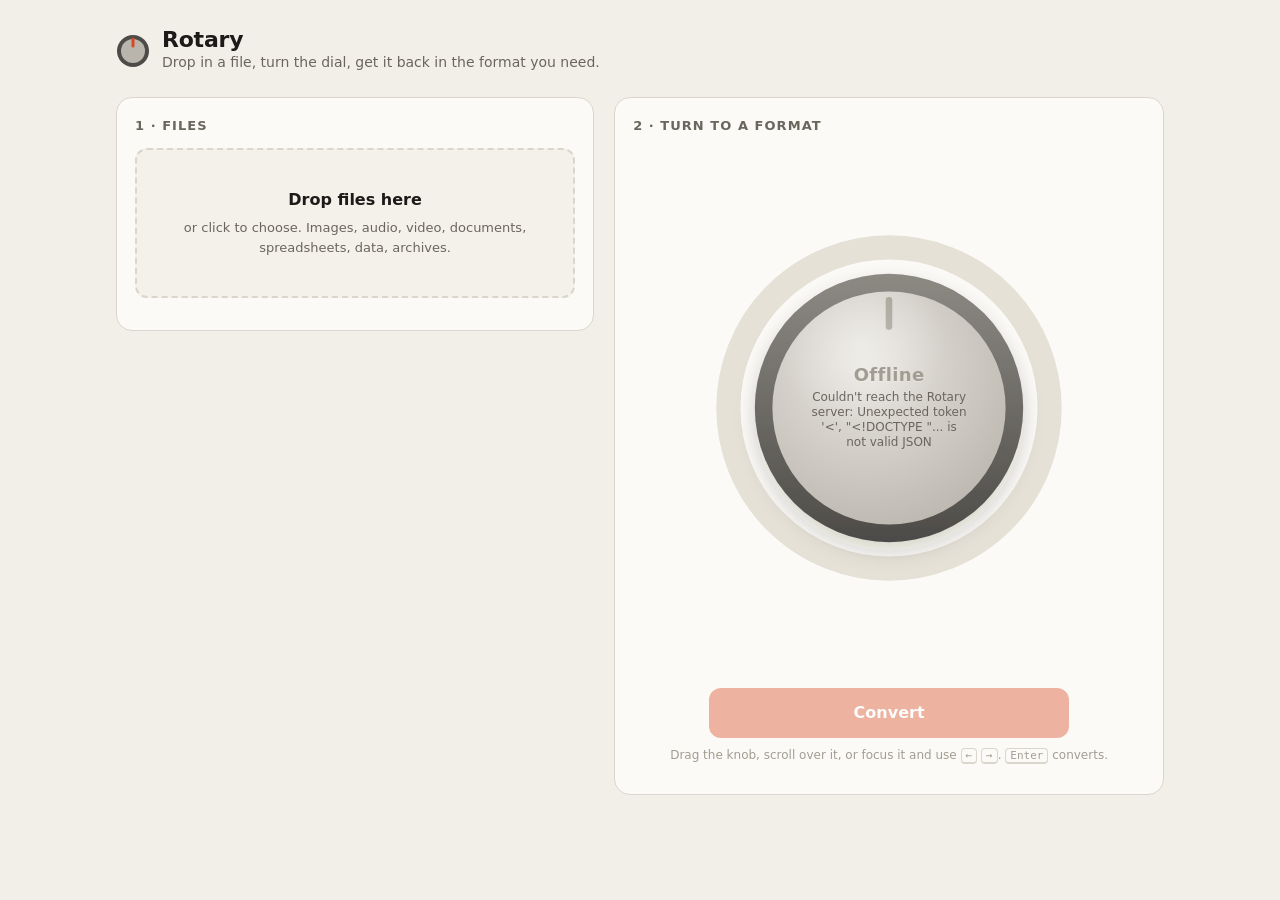
==== rotary/web/static/index.html @ 2bc84f25 "Add Rotary: a multi-format file converter with CLI and rotary-dial web UI Converts between image, au" ====
<!doctype html>
<html lang="en">
<head>
<meta charset="utf-8">
<meta name="viewport" content="width=device-width, initial-scale=1">
<title>Rotary Converter</title>
<link rel="icon" href="data:image/svg+xml,%3Csvg xmlns='http://www.w3.org/2000/svg' viewBox='0 0 32 32'%3E%3Ccircle cx='16' cy='16' r='14' fill='%23333'/%3E%3Ccircle cx='16' cy='16' r='10' fill='%23666'/%3E%3Crect x='15' y='4' width='2' height='8' rx='1' fill='%23ff6a3d'/%3E%3C/svg%3E">
<style>
:root {
  --bg: #f2efe9;
  --panel: #fbfaf7;
  --panel-2: #f4f1ea;
  --text: #1c1b19;
  --muted: #6a665e;
  --faint: #a29d92;
  --border: #dbd6cb;
  --accent: #d9481f;
  --accent-text: #ffffff;
  --focus: #2f6fdb;
  --ok: #1d8a52;
  --bad: #c0352b;
  --knob-edge-1: #8d8a84;
  --knob-edge-2: #4d4b47;
  --knob-face-1: #e9e6e0;
  --knob-face-2: #b9b5ad;
  --knurl: rgba(0, 0, 0, .28);
  --track: #e6e1d7;
  --shadow: rgba(40, 30, 10, .18);

  --c-image: #c85a1e;
  --c-audio: #7a4fd6;
  --c-video: #c43361;
  --c-document: #2565c4;
  --c-spreadsheet: #18804f;
  --c-presentation: #a87406;
  --c-data: #0b7f8a;
  --c-archive: #6b6f78;

  --mono: ui-monospace, "SF Mono", "Cascadia Mono", "JetBrains Mono", Menlo, Consolas, monospace;
  --sans: system-ui, -apple-system, "Segoe UI", Roboto, "Helvetica Neue", Arial, sans-serif;
  color-scheme: light;
}
@media (prefers-color-scheme: dark) {
  :root:not([data-theme="light"]) {
    --bg: #121214;
    --panel: #1b1b1f;
    --panel-2: #222227;
    --text: #edebe6;
    --muted: #a19e96;
    --faint: #6e6b66;
    --border: #303036;
    --accent: #ff6a3d;
    --accent-text: #1b0d07;
    --focus: #7aa7ff;
    --ok: #4cc488;
    --bad: #ff7b6e;
    --knob-edge-1: #5c5a57;
    --knob-edge-2: #252423;
    --knob-face-1: #4a4845;
    --knob-face-2: #2a2927;
    --knurl: rgba(0, 0, 0, .5);
    --track: #2a2a30;
    --shadow: rgba(0, 0, 0, .55);

    --c-image: #ff9a5c;
    --c-audio: #b393ff;
    --c-video: #ff7aa2;
    --c-document: #78aaff;
    --c-spreadsheet: #5fd39a;
    --c-presentation: #f2c14e;
    --c-data: #4fd2dc;
    --c-archive: #a9adb6;
    color-scheme: dark;
  }
}
:root[data-theme="dark"] {
  --bg: #121214; --panel: #1b1b1f; --panel-2: #222227; --text: #edebe6; --muted: #a19e96;
  --faint: #6e6b66; --border: #303036; --accent: #ff6a3d; --accent-text: #1b0d07; --focus: #7aa7ff;
  --ok: #4cc488; --bad: #ff7b6e; --knob-edge-1: #5c5a57; --knob-edge-2: #252423; --knob-face-1: #4a4845;
  --knob-face-2: #2a2927; --knurl: rgba(0,0,0,.5); --track: #2a2a30; --shadow: rgba(0,0,0,.55);
  --c-image: #ff9a5c; --c-audio: #b393ff; --c-video: #ff7aa2; --c-document: #78aaff;
  --c-spreadsheet: #5fd39a; --c-presentation: #f2c14e; --c-data: #4fd2dc; --c-archive: #a9adb6;
  color-scheme: dark;
}

* { box-sizing: border-box; }
[hidden] { display: none !important; }
html, body { margin: 0; }
body {
  background: var(--bg);
  color: var(--text);
  font: 15px/1.5 var(--sans);
  min-height: 100vh;
  -webkit-font-smoothing: antialiased;
}
button, input { font: inherit; color: inherit; }
:focus-visible { outline: 2px solid var(--focus); outline-offset: 2px; }
.visually-hidden { position: absolute; width: 1px; height: 1px; overflow: hidden; clip: rect(0 0 0 0); white-space: nowrap; }

.wrap { max-width: 1080px; margin: 0 auto; padding: 28px 16px 40px; }

header { display: flex; align-items: center; gap: 12px; margin-bottom: 24px; }
header svg { width: 34px; height: 34px; flex: none; }
header h1 { font-size: 22px; letter-spacing: -.01em; margin: 0; line-height: 1.1; }
header p { margin: 0; color: var(--muted); font-size: 14px; }

.deck { display: grid; grid-template-columns: minmax(0, 1fr) minmax(0, 1.15fr); gap: 20px; align-items: start; }
@media (max-width: 860px) { .deck { grid-template-columns: minmax(0, 1fr); } }

.panel {
  background: var(--panel);
  border: 1px solid var(--border);
  border-radius: 16px;
  padding: 18px;
}
.panel h2 { font-size: 13px; text-transform: uppercase; letter-spacing: .08em; color: var(--muted); margin: 0 0 12px; font-weight: 600; }

/* ---------------------------------------------------------------- input */
.drop {
  display: flex; flex-direction: column; align-items: center; justify-content: center; gap: 6px;
  min-height: 150px; padding: 20px; text-align: center; cursor: pointer;
  border: 2px dashed var(--border); border-radius: 12px; background: var(--panel-2);
  transition: border-color .15s, background .15s;
}
.drop:hover, .drop.over { border-color: var(--accent); }
.drop.over { background: color-mix(in srgb, var(--accent) 8%, var(--panel-2)); }
.drop strong { font-size: 16px; }
.drop span { color: var(--muted); font-size: 13px; }
.drop input { position: absolute; width: 1px; height: 1px; opacity: 0; pointer-events: none; }
.drop:focus-within { outline: 2px solid var(--focus); outline-offset: 2px; }

.files { list-style: none; margin: 14px 0 0; padding: 0; display: flex; flex-direction: column; gap: 8px; }
.file {
  display: grid; grid-template-columns: auto minmax(0, 1fr) auto; gap: 4px 10px; align-items: center;
  padding: 10px 12px; border: 1px solid var(--border); border-radius: 10px; background: var(--panel);
}
.file .tag {
  font: 600 11px/1 var(--mono); padding: 5px 6px; border-radius: 6px; min-width: 44px; text-align: center;
  color: var(--cat, var(--muted)); background: color-mix(in srgb, var(--cat, var(--muted)) 14%, transparent);
}
.file .name { white-space: nowrap; overflow: hidden; text-overflow: ellipsis; font-weight: 500; }
.file .meta { grid-column: 2 / 4; font-size: 12.5px; color: var(--muted); display: flex; gap: 10px; align-items: center; min-width: 0; }
.file .meta .msg { overflow: hidden; text-overflow: ellipsis; white-space: nowrap; }
.file.error .meta .msg { color: var(--bad); white-space: normal; }
.file.done .meta .msg { color: var(--ok); }
.file .x {
  border: 0; background: none; color: var(--faint); cursor: pointer; width: 28px; height: 28px; border-radius: 6px;
  font-size: 18px; line-height: 1;
}
.file .x:hover { color: var(--text); background: var(--panel-2); }
.file a.dl {
  font-size: 13px; font-weight: 600; color: var(--accent); text-decoration: none; white-space: nowrap;
  padding: 4px 10px; border: 1px solid currentColor; border-radius: 999px;
}
.file a.dl:hover { background: color-mix(in srgb, var(--accent) 10%, transparent); }
.bar { grid-column: 1 / 4; height: 4px; border-radius: 4px; background: var(--track); overflow: hidden; display: none; }
.file.busy .bar { display: block; }
.bar i { display: block; height: 100%; width: 0; background: var(--accent); transition: width .15s; }
.file.converting .bar i {
  width: 40% !important; animation: slide 1.1s ease-in-out infinite;
}
@keyframes slide { from { transform: translateX(-100%); } to { transform: translateX(250%); } }

.batch { display: flex; justify-content: space-between; align-items: center; margin-top: 12px; gap: 10px; flex-wrap: wrap; }
.linkish { border: 0; background: none; padding: 4px 0; color: var(--muted); cursor: pointer; font-size: 13px; text-decoration: underline; text-underline-offset: 3px; }
.linkish:hover { color: var(--text); }

/* ---------------------------------------------------------------- dial */
.dial-panel { display: flex; flex-direction: column; align-items: center; }
.dial-panel h2 { align-self: flex-start; }
.chips { display: flex; flex-wrap: wrap; gap: 6px; justify-content: center; min-height: 30px; margin-bottom: 4px; }
.chip {
  border: 1px solid var(--border); background: var(--panel); border-radius: 999px; padding: 3px 11px;
  font-size: 12.5px; cursor: pointer; color: var(--muted); display: inline-flex; gap: 6px; align-items: center;
}
.chip::before { content: ""; width: 7px; height: 7px; border-radius: 50%; background: var(--cat, var(--faint)); }
.chip[data-cat="all"]::before { display: none; }
.chip b { font-weight: 600; color: var(--faint); font-size: 11.5px; }
.chip[aria-pressed="true"] { color: var(--text); border-color: var(--text); }
.chip:hover { color: var(--text); }

.dial {
  position: relative; width: min(100%, 440px); aspect-ratio: 1; margin: 6px auto 0;
  touch-action: none; user-select: none; -webkit-user-select: none; border-radius: 50%;
}
.dial svg { width: 100%; height: 100%; display: block; overflow: visible; }
.dial:focus-visible { outline-offset: 6px; }
.dial.disabled .knob-hit { cursor: default; }
.knob-hit { cursor: grab; }
.dial.dragging .knob-hit { cursor: grabbing; }

.track { fill: none; stroke: var(--track); stroke-width: 22; }
.tick { stroke: var(--faint); stroke-width: 2; stroke-linecap: round; }
.tick.on { stroke: var(--accent); stroke-width: 3.5; }
.label {
  font-family: var(--mono); font-weight: 500; fill: var(--muted); cursor: pointer; transition: fill .15s;
}
.label:hover { fill: var(--text); }
.label.on { fill: var(--cat, var(--accent)); font-weight: 700; }
.knob { transition: transform .22s cubic-bezier(.3, 1.4, .5, 1); }
.dial.dragging .knob { transition-duration: .08s; }
.knob-edge { fill: url(#edge); }
.knurl line { stroke: var(--knurl); stroke-width: 1.4; }
.knob-face { fill: url(#face); }
.pointer { stroke: var(--accent); stroke-width: 6; stroke-linecap: round; }
.dial.disabled .pointer { stroke: var(--faint); }
.gloss { fill: url(#gloss); pointer-events: none; }
.placeholder { fill: var(--faint); font: 13px var(--sans); }

.readout {
  position: absolute; inset: 0; display: flex; flex-direction: column; align-items: center; justify-content: center;
  pointer-events: none; text-align: center; padding: 0 32%;
}
.readout .big { font: 700 clamp(22px, 6.5vw, 34px)/1 var(--mono); letter-spacing: .02em; color: var(--text); text-shadow: 0 1px 0 rgba(255,255,255,.25); }
.readout .small { margin-top: 6px; font-size: 12px; color: var(--muted); line-height: 1.25; }
.dial.disabled .readout .big { color: var(--faint); font-size: 18px; font-family: var(--sans); font-weight: 600; }

.route { margin: 10px 0 0; min-height: 22px; font-size: 13px; color: var(--muted); text-align: center; }
.route code { font-family: var(--mono); color: var(--text); }

.opts { display: flex; flex-wrap: wrap; gap: 14px 18px; justify-content: center; margin-top: 12px; font-size: 13px; color: var(--muted); }
.opts label { display: inline-flex; align-items: center; gap: 8px; }
.opts input[type="number"] { width: 72px; padding: 4px 8px; border: 1px solid var(--border); border-radius: 8px; background: var(--panel-2); }
.opts input[type="range"] { accent-color: var(--accent); width: 140px; }
.opts output { font-family: var(--mono); color: var(--text); min-width: 2.5ch; }

.go {
  margin-top: 16px; width: min(100%, 360px); padding: 13px 18px; border: 0; border-radius: 12px;
  background: var(--accent); color: var(--accent-text); font-weight: 650; font-size: 16px; cursor: pointer;
  box-shadow: 0 6px 18px -8px var(--accent); transition: transform .08s, opacity .15s;
}
.go:hover:not(:disabled) { transform: translateY(-1px); }
.go:active:not(:disabled) { transform: translateY(1px); }
.go:disabled { opacity: .4; cursor: not-allowed; box-shadow: none; }
.hint { margin-top: 8px; font-size: 12px; color: var(--faint); text-align: center; }
.hint kbd { font: 11px var(--mono); border: 1px solid var(--border); border-bottom-width: 2px; border-radius: 4px; padding: 0 4px; }

footer { margin-top: 22px; display: flex; flex-wrap: wrap; gap: 6px 14px; font-size: 12.5px; color: var(--muted); justify-content: center; }
footer .be { display: inline-flex; align-items: center; gap: 6px; }
footer .be::before { content: ""; width: 7px; height: 7px; border-radius: 50%; background: var(--ok); }
footer .be.off { color: var(--faint); }
footer .be.off::before { background: var(--faint); }

@media (prefers-reduced-motion: reduce) {
  .knob, .bar i { transition: none; }
  .file.converting .bar i { animation: none; width: 100% !important; opacity: .5; }
}
</style>
</head>
<body>
<div class="wrap">
  <header>
    <svg viewBox="0 0 34 34" aria-hidden="true">
      <circle cx="17" cy="17" r="16" style="fill: var(--knob-edge-2)"/>
      <circle cx="17" cy="17" r="12" style="fill: var(--knob-face-2)"/>
      <rect x="15.5" y="3.5" width="3" height="10" rx="1.5" style="fill: var(--accent)"/>
    </svg>
    <div>
      <h1>Rotary</h1>
      <p>Drop in a file, turn the dial, get it back in the format you need.</p>
    </div>
  </header>

  <div class="deck">
    <section class="panel" aria-labelledby="in-h">
      <h2 id="in-h">1 · Files</h2>
      <label class="drop" id="drop">
        <input type="file" id="picker" multiple>
        <strong>Drop files here</strong>
        <span>or click to choose. Images, audio, video, documents, spreadsheets, data, archives.</span>
      </label>
      <ul class="files" id="files" aria-live="polite"></ul>
      <div class="batch" id="batch" hidden>
        <button class="linkish" id="clear" type="button">Clear all</button>
        <button class="linkish" id="dlall" type="button" hidden>Download all</button>
      </div>
    </section>

    <section class="panel dial-panel" aria-labelledby="out-h">
      <h2 id="out-h">2 · Turn to a format</h2>
      <div class="chips" id="chips" role="group" aria-label="Filter formats by kind"></div>
      <div class="dial disabled" id="dial" role="slider" tabindex="0" aria-label="Target format"
           aria-valuemin="1" aria-valuemax="1" aria-valuenow="1" aria-valuetext="No file yet" aria-disabled="true">
        <svg viewBox="-200 -200 400 400" aria-hidden="true">
          <defs>
            <radialGradient id="face" cx="40%" cy="32%" r="78%">
              <stop offset="0" style="stop-color: var(--knob-face-1)"/>
              <stop offset="1" style="stop-color: var(--knob-face-2)"/>
            </radialGradient>
            <linearGradient id="edge" x1="0" y1="0" x2="0" y2="1">
              <stop offset="0" style="stop-color: var(--knob-edge-1)"/>
              <stop offset="1" style="stop-color: var(--knob-edge-2)"/>
            </linearGradient>
            <radialGradient id="gloss" cx="38%" cy="22%" r="60%">
              <stop offset="0" stop-color="#fff" stop-opacity=".35"/>
              <stop offset=".6" stop-color="#fff" stop-opacity="0"/>
            </radialGradient>
            <filter id="drop-shadow" x="-30%" y="-30%" width="160%" height="160%">
              <feDropShadow dx="0" dy="8" stdDeviation="9" style="flood-color: var(--shadow)"/>
            </filter>
          </defs>
          <circle class="track" r="146"/>
          <g id="ticks"></g>
          <g id="labels"></g>
          <g class="knob-hit" id="knob-hit">
            <g filter="url(#drop-shadow)">
              <g class="knob" id="knob">
                <circle class="knob-edge" r="122"/>
                <g class="knurl" id="knurl"></g>
                <circle class="knob-face" r="106"/>
                <line class="pointer" x1="0" y1="-74" x2="0" y2="-98"/>
              </g>
            </g>
            <circle class="gloss" r="106"/>
          </g>
        </svg>
        <div class="readout"><div class="big" id="big">Add a file</div><div class="small" id="small">to see what it can become</div></div>
      </div>
      <p class="route" id="route"></p>
      <div class="opts" id="opts">
        <label id="opt-quality" hidden>Quality <input type="range" id="quality" min="10" max="100" step="1" value="85"><output id="quality-out">85</output></label>
        <label id="opt-page" hidden>Page <input type="number" id="page" min="1" value="1"></label>
        <label id="opt-dpi" hidden>DPI <input type="number" id="dpi" min="36" max="1200" step="1" value="150"></label>
      </div>
      <button class="go" id="go" type="button" disabled>Convert</button>
      <p class="hint">Drag the knob, scroll over it, or focus it and use <kbd>←</kbd> <kbd>→</kbd>. <kbd>Enter</kbd> converts.</p>
    </section>
  </div>
  <footer id="backends"></footer>
</div>

<script>
"use strict";
const $ = (id) => document.getElementById(id);
const SVG = "http://www.w3.org/2000/svg";
const LOSSY = new Set(["jpeg", "webp", "avif", "jp2", "heic"]);
const RADIAL_AT = 25;      // more targets than this and labels are set radially
const FILTER_AT = 24;      // more than this and we start on the source's own category

const state = {
  formats: {}, categories: [],
  files: [],               // {id, file, source, routes, unusable, status, progress, message, url, outName, doneTarget}
  targets: [],             // [{id, steps}] common to every usable file
  filter: "all",
  visible: [],             // targets shown on the dial after filtering
  index: 0,
  angle: 0,
  busy: false,
};
let nextId = 1;

function el(tag, attrs = {}, text) {
  const node = tag.startsWith("svg:") ? document.createElementNS(SVG, tag.slice(4)) : document.createElement(tag);
  for (const [k, v] of Object.entries(attrs)) node.setAttribute(k, v);
  if (text != null) node.textContent = text;
  return node;
}
const fmt = (id) => state.formats[id] || { label: id, category: "", extension: id };
const ext = (id) => fmt(id).extension.toUpperCase();
const catVar = (id) => `var(--c-${fmt(id).category})`;
function humanSize(n) {
  const u = ["B", "KB", "MB", "GB"]; let i = 0;
  while (n >= 1024 && i < u.length - 1) { n /= 1024; i++; }
  return `${n < 10 && i ? n.toFixed(1) : Math.round(n)} ${u[i]}`;
}

// ------------------------------------------------------------------ boot
async function boot() {
  const res = await fetch("/api/formats");
  const data = await res.json();
  state.formats = data.formats;
  state.categories = data.categories;
  const foot = $("backends");
  for (const b of data.backends) {
    const span = el("span", { class: "be" + (b.available ? "" : " off"), title: b.available ? "Installed" : b.requirement }, b.label);
    foot.append(span);
  }
  buildKnurl();
  render();
}

function buildKnurl() {
  const g = $("knurl");
  for (let i = 0; i < 72; i++) {
    const a = (i / 72) * Math.PI * 2;
    g.append(el("svg:line", {
      x1: (Math.sin(a) * 108).toFixed(2), y1: (-Math.cos(a) * 108).toFixed(2),
      x2: (Math.sin(a) * 121).toFixed(2), y2: (-Math.cos(a) * 121).toFixed(2),
    }));
  }
}

// ------------------------------------------------------------------ files
async function addFiles(list) {
  const added = [];
  for (const file of list) {
    const item = { id: nextId++, file, source: null, routes: null, unusable: false, status: "idle", progress: 0, message: "", url: null, outName: null, doneTarget: null };
    state.files.push(item);
    added.push(item);
  }
  render();
  await Promise.all(added.map(async (item) => {
    try {
      const res = await fetch("/api/targets?file=" + encodeURIComponent(item.file.name));
      const data = await res.json();
      if (!res.ok) throw new Error(data.error || "Unrecognized file");
      item.source = data.source;
      item.routes = new Map(data.targets.map((t) => [t.id, t]));
      if (!item.routes.size) { item.unusable = true; item.message = "Nothing installed can convert this kind of file"; }
    } catch (err) {
      item.unusable = true;
      item.message = err.message.includes("Can't tell") ? "Unknown file type (no recognizable extension)" : err.message;
    }
  }));
  recompute();
}

function usableFiles() {
  return state.files.filter((f) => f.routes && f.routes.size && !f.unusable);
}

function recompute() {
  const usable = usableFiles();
  const previous = state.visible[state.index]?.id;
  if (!usable.length) {
    state.targets = [];
  } else {
    const [first, ...rest] = usable;
    state.targets = [...first.routes.values()].filter((t) => rest.every((f) => f.routes.has(t.id)));
  }
  const cats = new Set(state.targets.map((t) => fmt(t.id).category));
  if (state.filter !== "all" && !cats.has(state.filter)) state.filter = "all";
  if (state.targets.length > FILTER_AT && state.filter === "all" && !state.filterTouched) {
    const own = fmt(usable[0].source).category;
    const pick = cats.has(own) ? own : [...cats][0];
    if (pick) state.filter = pick;
  }
  applyFilter(previous);
}

function applyFilter(keepId) {
  state.visible = state.filter === "all" ? state.targets : state.targets.filter((t) => fmt(t.id).category === state.filter);
  let i = state.visible.findIndex((t) => t.id === keepId);
  if (i < 0) i = 0;
  state.index = i;
  state.angle = state.visible.length ? (i * 360) / state.visible.length : 0;
  render();
}

// ------------------------------------------------------------------ dial
function step() { return 360 / Math.max(state.visible.length, 1); }

function select(i, { animate = true } = {}) {
  const n = state.visible.length;
  if (!n) return;
  i = ((i % n) + n) % n;
  if (i === state.index) return;
  // Turn the short way round, so going from the last stop to the first is one click.
  let delta = i - state.index;
  if (delta > n / 2) delta -= n;
  if (delta < -n / 2) delta += n;
  state.angle += delta * step();
  state.index = i;
  if (!animate) $("knob").style.transitionDuration = "0s";
  updateDial();
  if (!animate) requestAnimationFrame(() => { $("knob").style.transitionDuration = ""; });
  if (navigator.vibrate && dragging) navigator.vibrate(4);
}

function renderDial() {
  const dial = $("dial");
  const ticks = $("ticks"), labels = $("labels");
  ticks.replaceChildren(); labels.replaceChildren();
  const n = state.visible.length;
  dial.classList.toggle("disabled", !n);
  dial.setAttribute("aria-disabled", String(!n));

  if (!n) {
    for (let i = 0; i < 24; i++) {
      const a = (i / 24) * Math.PI * 2;
      ticks.append(el("svg:line", { class: "tick", x1: Math.sin(a) * 132, y1: -Math.cos(a) * 132, x2: Math.sin(a) * 138, y2: -Math.cos(a) * 138 }));
    }
    updateDial();
    return;
  }

  const radial = n > RADIAL_AT;
  const size = radial ? 10.5 : n <= 10 ? 15 : n <= 16 ? 14 : 12.5;
  state.visible.forEach((t, i) => {
    const deg = i * step();
    const a = (deg * Math.PI) / 180;
    const sin = Math.sin(a), cos = Math.cos(a);
    ticks.append(el("svg:line", {
      class: "tick", "data-i": i,
      x1: (sin * 130).toFixed(2), y1: (-cos * 130).toFixed(2), x2: (sin * 140).toFixed(2), y2: (-cos * 140).toFixed(2),
    }));
    let label;
    if (radial) {
      const left = deg > 180;
      const r = 153;
      label = el("svg:text", {
        class: "label", "data-i": i,
        x: (sin * r).toFixed(2), y: (-cos * r).toFixed(2),
        "text-anchor": left ? "end" : "start", "dominant-baseline": "central",
        transform: `rotate(${(left ? deg + 90 : deg - 90).toFixed(2)} ${(sin * r).toFixed(2)} ${(-cos * r).toFixed(2)})`,
      }, ext(t.id));
    } else {
      const r = 170;
      label = el("svg:text", {
        class: "label", "data-i": i,
        x: (sin * r).toFixed(2), y: (-cos * r).toFixed(2),
        "text-anchor": "middle", "dominant-baseline": "central",
      }, ext(t.id));
    }
    label.style.setProperty("--cat", catVar(t.id));
    label.style.fontSize = `${size}px`;
    label.addEventListener("click", () => select(i));
    labels.append(label);
  });
  updateDial();
}

function updateDial() {
  const dial = $("dial");
  const n = state.visible.length;
  $("knob").style.transform = `rotate(${state.angle}deg)`;
  document.querySelectorAll("#ticks .tick, #labels .label").forEach((node) => {
    node.classList.toggle("on", Number(node.dataset.i) === state.index && n > 0);
  });
  const big = $("big"), small = $("small");
  if (!n) {
    const hasFiles = state.files.length > 0;
    const pending = state.files.some((f) => !f.routes && !f.unusable);
    big.textContent = !hasFiles ? "Add a file" : pending ? "Reading…" : "No match";
    small.textContent = !hasFiles ? "to see what it can become" : pending ? "" : "these files share no target format";
    dial.setAttribute("aria-valuetext", big.textContent);
    $("route").textContent = "";
  } else {
    const t = state.visible[state.index];
    big.textContent = ext(t.id);
    small.textContent = fmt(t.id).label;
    big.style.color = "";
    dial.setAttribute("aria-valuemax", String(n));
    dial.setAttribute("aria-valuenow", String(state.index + 1));
    dial.setAttribute("aria-valuetext", `${ext(t.id)}, ${fmt(t.id).label}`);
    renderRoute(t.id);
  }
  renderOptions();
  renderGo();
}

function renderRoute(target) {
  const route = $("route");
  route.replaceChildren();
  const usable = usableFiles();
  if (!usable.length) return;
  const steps = usable[0].routes.get(target)?.steps || [];
  const chain = [steps[0]?.from ?? usable[0].source, ...steps.map((s) => s.to)].map(ext).join(" → ");
  const via = [...new Set(steps.map((s) => s.via))].join(", ");
  route.append(el("code", {}, chain), document.createTextNode(` · ${steps.length} step${steps.length === 1 ? "" : "s"} · ${via}`));
  const others = new Set(usable.map((f) => f.source)).size - 1;
  if (others > 0) route.append(document.createTextNode(` · +${others} other source type${others === 1 ? "" : "s"}`));
}

function renderOptions() {
  const t = state.visible[state.index]?.id;
  const usable = usableFiles();
  const steps = t && usable.length ? usable.flatMap((f) => f.routes.get(t)?.steps || []) : [];
  const renders = steps.some((s) => s.from === "pdf" && fmt(s.to).category === "image");
  $("opt-quality").hidden = !(t && LOSSY.has(t));
  $("opt-page").hidden = !renders;
  $("opt-dpi").hidden = !renders;
}

// Files still to convert to the selected target (ones already done for it are skipped).
function todoFor(target) {
  return usableFiles().filter((f) => !(f.status === "done" && f.doneTarget === target));
}

function renderGo() {
  const go = $("go");
  const t = state.visible[state.index];
  const pending = t ? todoFor(t.id).length : 0;
  go.disabled = state.busy || !pending;
  if (state.busy) go.textContent = "Converting…";
  else if (!t) go.textContent = "Convert";
  else if (!pending) go.textContent = `Converted to ${ext(t.id)}`;
  else go.textContent = `Convert ${pending} ${pending === 1 ? "file" : "files"} to ${ext(t.id)}`;
}

function renderChips() {
  const chips = $("chips");
  chips.replaceChildren();
  if (!state.targets.length) return;
  const counts = new Map();
  for (const t of state.targets) {
    const c = fmt(t.id).category;
    counts.set(c, (counts.get(c) || 0) + 1);
  }
  if (counts.size < 2) return;
  const make = (cat, text, count) => {
    const b = el("button", { class: "chip", type: "button", "data-cat": cat, "aria-pressed": String(state.filter === cat) });
    b.append(document.createTextNode(text), el("b", {}, String(count)));
    if (cat !== "all") b.style.setProperty("--cat", `var(--c-${cat})`);
    b.addEventListener("click", () => {
      state.filter = cat;
      state.filterTouched = true;
      applyFilter(state.visible[state.index]?.id);
    });
    chips.append(b);
  };
  make("all", "All", state.targets.length);
  for (const cat of state.categories) if (counts.has(cat)) make(cat, cat[0].toUpperCase() + cat.slice(1), counts.get(cat));
}

function renderFiles() {
  const list = $("files");
  list.replaceChildren();
  for (const f of state.files) {
    const cls = f.unusable || f.status === "failed" ? "error" : f.status;
    const li = el("li", { class: `file ${cls}` + (["uploading", "converting"].includes(f.status) ? " busy" : "") });
    const tag = el("span", { class: "tag" }, f.source ? ext(f.source) : "?");
    if (f.source) tag.style.setProperty("--cat", catVar(f.source));
    const name = el("span", { class: "name", title: f.file.name }, f.file.name);
    let action;
    if (f.status === "done" && f.url) {
      action = el("a", { class: "dl", href: f.url, download: f.outName }, "Download");
    } else if (!state.busy) {
      action = el("button", { class: "x", type: "button", "aria-label": `Remove ${f.file.name}` }, "×");
      action.addEventListener("click", () => removeFile(f.id));
    } else {
      action = el("span");
    }
    const meta = el("span", { class: "meta" });
    meta.append(el("span", {}, humanSize(f.file.size)));
    const msg = f.message || (f.status === "uploading" ? `Uploading ${Math.round(f.progress * 100)}%` : f.status === "converting" ? "Converting…" : "");
    if (msg) meta.append(el("span", { class: "msg", title: msg }, msg));
    const bar = el("span", { class: "bar" });
    const fill = el("i");
    fill.style.width = `${Math.round(f.progress * 100)}%`;
    bar.append(fill);
    li.append(tag, name, action, meta, bar);
    list.append(li);
  }
  $("batch").hidden = !state.files.length;
  $("dlall").hidden = state.files.filter((f) => f.url).length < 2;
}

function render() {
  renderFiles();
  renderChips();
  renderDial();
}

function removeFile(id) {
  const f = state.files.find((x) => x.id === id);
  if (f?.url) URL.revokeObjectURL(f.url);
  state.files = state.files.filter((x) => x.id !== id);
  recompute();
}

// ------------------------------------------------------------------ converting
function upload(item, target) {
  return new Promise((resolve) => {
    const params = new URLSearchParams({ name: item.file.name, to: target });
    if (!$("opt-quality").hidden) params.set("quality", $("quality").value);
    if (!$("opt-page").hidden) { params.set("page", $("page").value); params.set("dpi", $("dpi").value); }
    const xhr = new XMLHttpRequest();
    xhr.open("POST", "/api/convert?" + params);
    xhr.setRequestHeader("X-Rotary", "1");
    xhr.setRequestHeader("Content-Type", "application/octet-stream");
    xhr.responseType = "blob";
    item.status = "uploading"; item.progress = 0; item.message = "";
    if (item.url) { URL.revokeObjectURL(item.url); item.url = null; }
    renderFiles();
    xhr.upload.onprogress = (e) => {
      if (!e.lengthComputable) return;
      item.progress = e.loaded / e.total;
      renderFiles();
    };
    xhr.upload.onload = () => { item.status = "converting"; renderFiles(); };
    xhr.onload = async () => {
      if (xhr.status === 200) {
        const name = decodeURIComponent(xhr.getResponseHeader("X-Rotary-Filename") || "converted");
        item.url = URL.createObjectURL(xhr.response);
        item.outName = name;
        item.status = "done";
        item.doneTarget = target;
        item.progress = 1;
        item.message = `→ ${name} (${humanSize(xhr.response.size)})`;
      } else {
        let message = `Failed (HTTP ${xhr.status})`;
        try { message = JSON.parse(await xhr.response.text()).error || message; } catch {}
        item.status = "failed";
        item.message = message;
      }
      resolve();
    };
    xhr.onerror = () => { item.status = "failed"; item.message = "Lost connection to Rotary. Is it still running?"; resolve(); };
    xhr.send(item.file);
  });
}

async function convertAll() {
  const t = state.visible[state.index];
  if (!t || state.busy) return;
  const todo = todoFor(t.id);
  if (!todo.length) return;
  state.busy = true;
  renderGo();
  for (const item of todo) await upload(item, t.id);
  state.busy = false;
  renderFiles();
  renderGo();
  const done = todo.filter((f) => f.status === "done");
  if (todo.length === 1 && done.length === 1) triggerDownload(done[0]);
}

function triggerDownload(f) {
  const a = el("a", { href: f.url, download: f.outName });
  document.body.append(a); a.click(); a.remove();
}

// ------------------------------------------------------------------ input wiring
const drop = $("drop"), picker = $("picker");
picker.addEventListener("change", () => { addFiles([...picker.files]); picker.value = ""; });
["dragenter", "dragover"].forEach((ev) => document.addEventListener(ev, (e) => { e.preventDefault(); drop.classList.add("over"); }));
["dragleave", "drop"].forEach((ev) => document.addEventListener(ev, (e) => {
  e.preventDefault();
  if (ev === "dragleave" && e.relatedTarget) return;
  drop.classList.remove("over");
}));
document.addEventListener("drop", (e) => { if (e.dataTransfer?.files?.length) addFiles([...e.dataTransfer.files]); });

$("clear").addEventListener("click", () => {
  if (state.busy) return;
  state.files.forEach((f) => f.url && URL.revokeObjectURL(f.url));
  state.files = [];
  state.filterTouched = false;
  recompute();
});
$("dlall").addEventListener("click", async () => {
  for (const f of state.files.filter((x) => x.url)) { triggerDownload(f); await new Promise((r) => setTimeout(r, 250)); }
});
$("go").addEventListener("click", convertAll);
$("quality").addEventListener("input", () => { $("quality-out").textContent = $("quality").value; });

// Dragging the knob
let dragging = false;
const dial = $("dial");
function pointerAngle(e) {
  const r = dial.getBoundingClientRect();
  const dx = e.clientX - (r.left + r.width / 2), dy = e.clientY - (r.top + r.height / 2);
  return ((Math.atan2(dx, -dy) * 180) / Math.PI + 360) % 360;
}
function onTurn(e) {
  const i = Math.round(pointerAngle(e) / step()) % state.visible.length;
  if (i !== state.index) select(i);
}
$("knob-hit").addEventListener("pointerdown", (e) => {
  if (!state.visible.length) return;
  dragging = true;
  dial.classList.add("dragging");
  dial.setPointerCapture(e.pointerId);
  dial.focus({ preventScroll: true });
  onTurn(e);
});
dial.addEventListener("pointermove", (e) => { if (dragging) onTurn(e); });
const stopDrag = () => { dragging = false; dial.classList.remove("dragging"); };
dial.addEventListener("pointerup", stopDrag);
dial.addEventListener("pointercancel", stopDrag);

// Scrolling over the dial
let wheelAcc = 0;
dial.addEventListener("wheel", (e) => {
  if (!state.visible.length) return;
  e.preventDefault();
  wheelAcc += e.deltaY || e.deltaX;
  if (Math.abs(wheelAcc) >= 40) {
    select(state.index + Math.sign(wheelAcc));
    wheelAcc = 0;
  }
}, { passive: false });

// Keyboard
dial.addEventListener("keydown", (e) => {
  const n = state.visible.length;
  if (!n) return;
  const moves = { ArrowRight: 1, ArrowDown: 1, ArrowLeft: -1, ArrowUp: -1, PageDown: 5, PageUp: -5 };
  if (e.key in moves) { e.preventDefault(); select(state.index + moves[e.key]); }
  else if (e.key === "Home") { e.preventDefault(); select(0); }
  else if (e.key === "End") { e.preventDefault(); select(n - 1); }
  else if (e.key === "Enter") { e.preventDefault(); convertAll(); }
});

boot().catch((err) => {
  $("big").textContent = "Offline";
  $("small").textContent = "Couldn't reach the Rotary server: " + err.message;
});
</script>
</body>
</html>
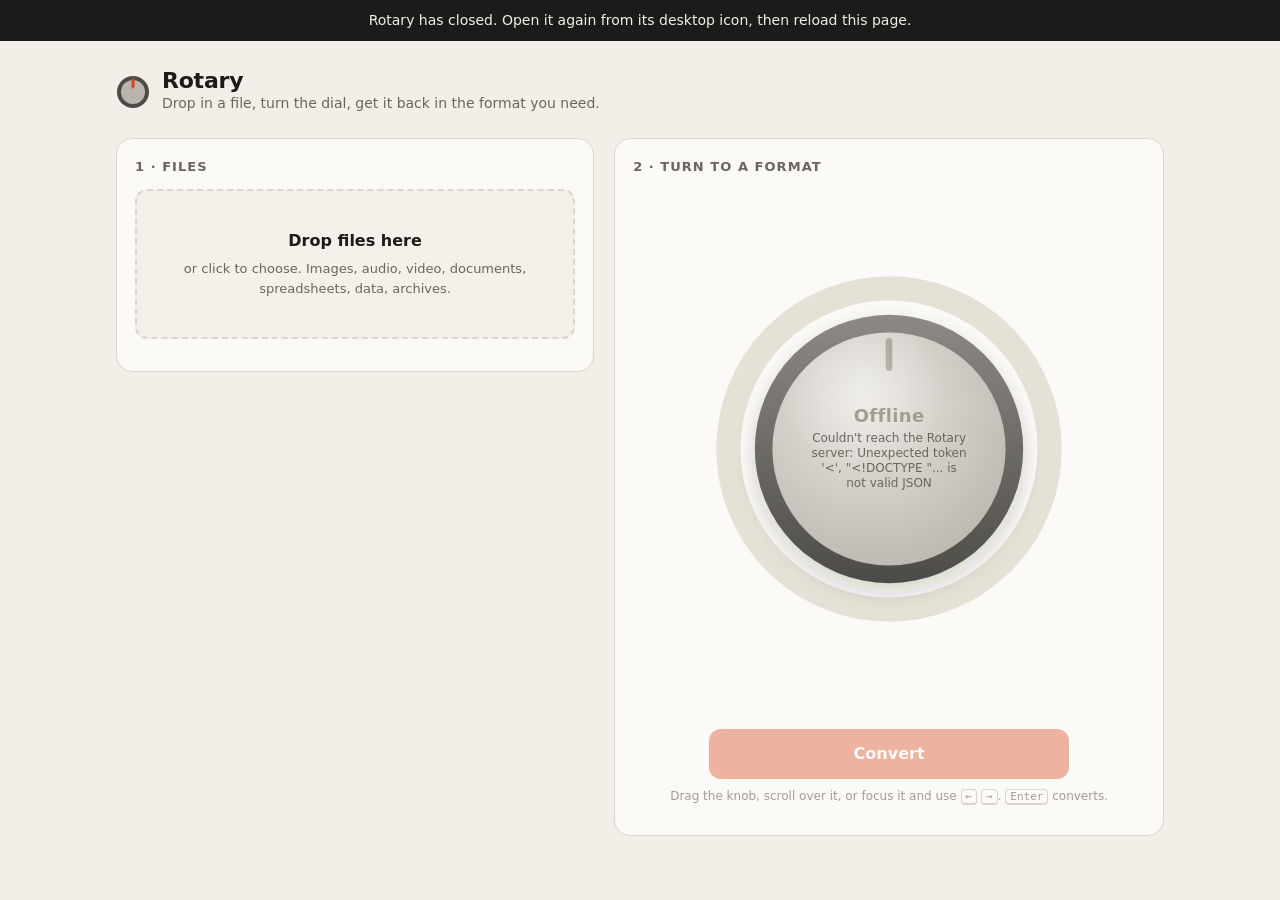
==== commit 6154c855: "Package Rotary as a Windows desktop app with an installer Clicking the Rotary icon now opens the con" ====
--- a/rotary/web/static/index.html
+++ b/rotary/web/static/index.html
@@ -241,6 +241,11 @@
 footer .be.off { color: var(--faint); }
 footer .be.off::before { background: var(--faint); }
 
+.closed {
+  position: sticky; top: 0; z-index: 10; padding: 10px 16px; text-align: center; font-size: 14px;
+  background: var(--text); color: var(--bg);
+}
+
 @media (prefers-reduced-motion: reduce) {
   .knob, .bar i { transition: none; }
   .file.converting .bar i { animation: none; width: 100% !important; opacity: .5; }
@@ -248,6 +253,7 @@
 </style>
 </head>
 <body>
+<div class="closed" id="closed" role="alert" hidden>Rotary has closed. Open it again from its desktop icon, then reload this page.</div>
 <div class="wrap">
   <header>
     <svg viewBox="0 0 34 34" aria-hidden="true">
@@ -793,6 +799,21 @@
   else if (e.key === "Enter") { e.preventDefault(); convertAll(); }
 });
 
+// Heartbeat: the desktop app quits once no window has pinged it for a while.
+const TAB = (crypto.randomUUID ? crypto.randomUUID() : String(Math.random()).slice(2));
+async function ping() {
+  try {
+    const res = await fetch("/api/ping?tab=" + TAB, { cache: "no-store" });
+    $("closed").hidden = res.ok;
+  } catch {
+    $("closed").hidden = false;
+  }
+}
+setInterval(ping, 15000);
+document.addEventListener("visibilitychange", () => { if (!document.hidden) ping(); });
+addEventListener("pagehide", () => navigator.sendBeacon("/api/bye?tab=" + TAB));
+ping();
+
 boot().catch((err) => {
   $("big").textContent = "Offline";
   $("small").textContent = "Couldn't reach the Rotary server: " + err.message;
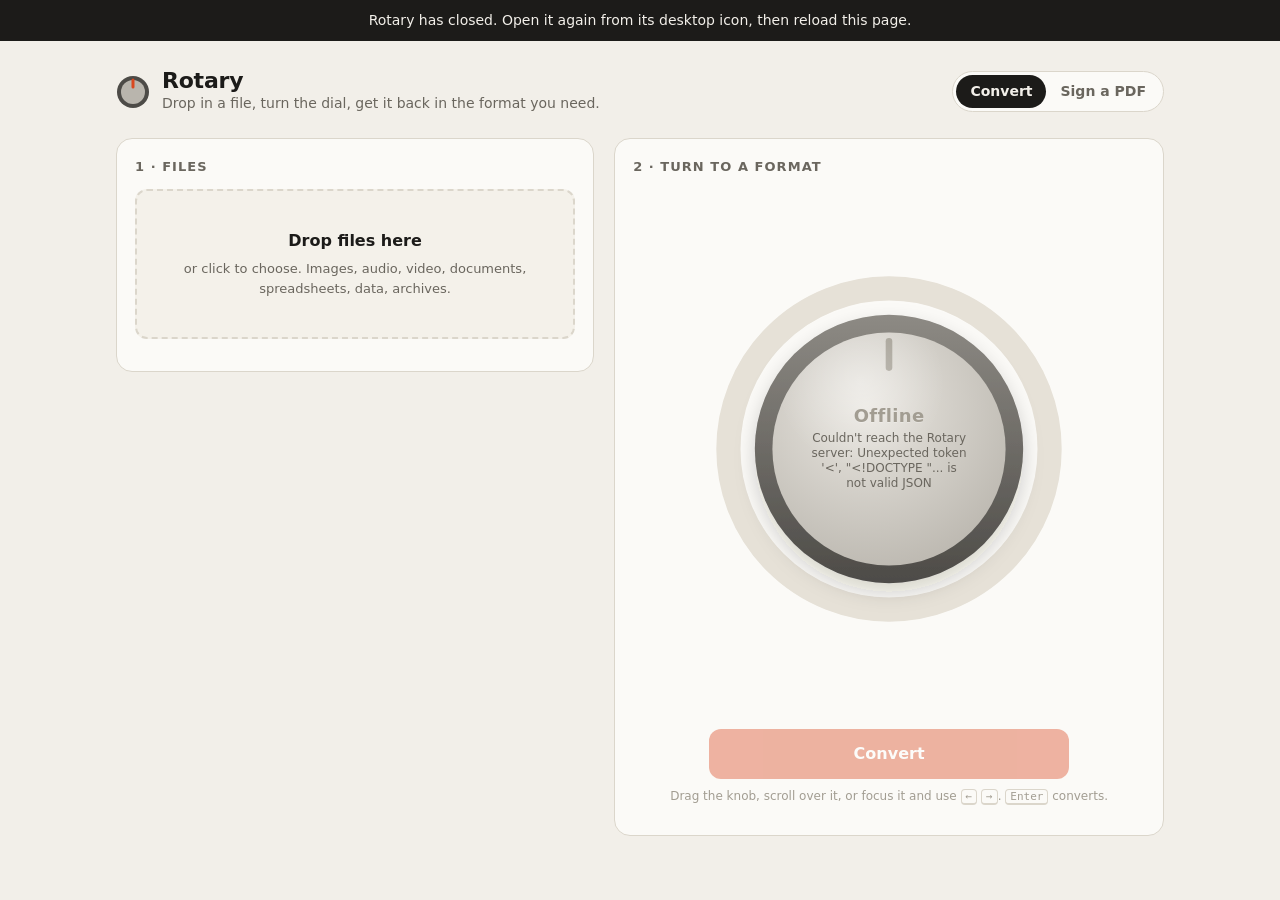
==== commit fab1e52a: "Add "Sign a PDF" to the desktop app, plus the shared signing core The desktop app gains a Sign tab. " ====
--- a/rotary/web/static/index.html
+++ b/rotary/web/static/index.html
@@ -4,6 +4,7 @@
 <meta charset="utf-8">
 <meta name="viewport" content="width=device-width, initial-scale=1">
 <title>Rotary Converter</title>
+<link rel="stylesheet" href="/sign-static/rsign.css">
 <link rel="icon" href="data:image/svg+xml,%3Csvg xmlns='http://www.w3.org/2000/svg' viewBox='0 0 32 32'%3E%3Ccircle cx='16' cy='16' r='14' fill='%23333'/%3E%3Ccircle cx='16' cy='16' r='10' fill='%23666'/%3E%3Crect x='15' y='4' width='2' height='8' rx='1' fill='%23ff6a3d'/%3E%3C/svg%3E">
 <style>
 :root {
@@ -235,6 +236,40 @@
 .hint { margin-top: 8px; font-size: 12px; color: var(--faint); text-align: center; }
 .hint kbd { font: 11px var(--mono); border: 1px solid var(--border); border-bottom-width: 2px; border-radius: 4px; padding: 0 4px; }
 
+/* ---------------------------------------------------------------- modes */
+.modes { margin-left: auto; display: inline-flex; padding: 3px; border: 1px solid var(--border); border-radius: 999px; background: var(--panel); }
+.modes button {
+  border: 0; background: none; padding: 6px 14px; border-radius: 999px; cursor: pointer; color: var(--muted); font-weight: 600; font-size: 14px;
+}
+.modes button[aria-selected="true"] { background: var(--text); color: var(--bg); }
+
+/* ---------------------------------------------------------------- sign */
+.sign-layout { display: grid; grid-template-columns: 300px minmax(0, 1fr); gap: 20px; align-items: start; }
+@media (max-width: 860px) { .sign-layout { grid-template-columns: minmax(0, 1fr); } }
+.sign-side { position: sticky; top: 16px; display: flex; flex-direction: column; gap: 10px; }
+.sign-side h2 { margin: 6px 0 0; }
+.drop.compact { min-height: 92px; padding: 14px; }
+.sign-docname { margin: 0; font-size: 13px; color: var(--muted); overflow-wrap: anywhere; }
+.tools { display: grid; grid-template-columns: 1fr 1fr; gap: 6px; }
+.tool {
+  border: 1px solid var(--border); background: var(--panel); border-radius: 9px; padding: 7px 8px; cursor: pointer;
+  font-size: 13px; font-weight: 600; color: var(--text); text-align: left;
+}
+.tool:disabled { opacity: .45; cursor: not-allowed; }
+.tool[aria-pressed="true"] { border-color: var(--accent); background: color-mix(in srgb, var(--accent) 12%, var(--panel)); }
+.sign-side label.field { display: flex; flex-direction: column; gap: 4px; font-size: 13px; color: var(--muted); }
+.sign-side input[type="text"] { padding: 7px 9px; border: 1px solid var(--border); border-radius: 8px; background: var(--panel-2); }
+.mysig { display: flex; align-items: center; gap: 10px; min-height: 56px; padding: 6px 10px; border: 1px dashed var(--border); border-radius: 10px; background: #fff; }
+.mysig img { max-height: 44px; max-width: 150px; }
+.mysig span { color: #888; font-size: 13px; }
+.mysig .linkish { margin-left: auto; }
+.check { display: flex; align-items: center; gap: 8px; font-size: 13px; color: var(--muted); }
+.sign-doc { min-height: 60vh; border-radius: 16px; background: var(--panel-2); border: 1px solid var(--border); padding: 12px; }
+.sign-empty { display: flex; align-items: center; justify-content: center; min-height: 58vh; color: var(--faint); text-align: center; padding: 20px; }
+.sign-status { font-size: 13px; min-height: 18px; margin: 0; }
+.sign-status.bad { color: var(--bad); }
+.sign-status.ok { color: var(--ok); }
+
 footer { margin-top: 22px; display: flex; flex-wrap: wrap; gap: 6px 14px; font-size: 12.5px; color: var(--muted); justify-content: center; }
 footer .be { display: inline-flex; align-items: center; gap: 6px; }
 footer .be::before { content: ""; width: 7px; height: 7px; border-radius: 50%; background: var(--ok); }
@@ -263,11 +298,44 @@
     </svg>
     <div>
       <h1>Rotary</h1>
-      <p>Drop in a file, turn the dial, get it back in the format you need.</p>
+      <p id="tagline">Drop in a file, turn the dial, get it back in the format you need.</p>
     </div>
+    <nav class="modes" role="tablist" aria-label="Mode">
+      <button type="button" role="tab" id="tab-convert" aria-selected="true" aria-controls="convert-view">Convert</button>
+      <button type="button" role="tab" id="tab-sign" aria-selected="false" aria-controls="sign-view">Sign a PDF</button>
+    </nav>
   </header>
 
-  <div class="deck">
+  <section id="sign-view" class="sign-layout" role="tabpanel" aria-labelledby="tab-sign" hidden>
+    <aside class="panel sign-side">
+      <h2>1 · Document</h2>
+      <label class="drop compact" id="sign-drop">
+        <input type="file" id="sign-picker" accept="application/pdf,.pdf">
+        <strong>Open a PDF</strong>
+        <span>or drop it here</span>
+      </label>
+      <p class="sign-docname" id="sign-docname"></p>
+      <h2>2 · Add fields</h2>
+      <div class="tools" id="sign-tools">
+        <button type="button" class="tool" data-kind="signature" disabled>Signature</button>
+        <button type="button" class="tool" data-kind="initials" disabled>Initials</button>
+        <button type="button" class="tool" data-kind="date" disabled>Date</button>
+        <button type="button" class="tool" data-kind="name" disabled>Name</button>
+        <button type="button" class="tool" data-kind="text" disabled>Text</button>
+        <button type="button" class="tool" data-kind="checkbox" disabled>Checkbox</button>
+      </div>
+      <p class="hint" style="text-align:left;margin:0">Pick a field, then click the page. Drag to move it, drag its corner to resize. Hold <kbd>Shift</kbd> to drop several.</p>
+      <h2>3 · You</h2>
+      <label class="field">Your name <input type="text" id="sign-name" autocomplete="name"></label>
+      <div class="mysig"><span id="sign-nosig">No signature yet</span><img id="sign-preview" alt="Your signature" hidden><button type="button" class="linkish" id="sign-change">Draw or type</button></div>
+      <label class="check"><input type="checkbox" id="sign-remember" checked> Remember my name and signature on this PC</label>
+      <button class="go" id="sign-save" type="button" disabled>Save signed PDF</button>
+      <p class="sign-status" id="sign-status" role="status"></p>
+    </aside>
+    <div class="sign-doc" id="sign-doc"><div class="sign-empty">Open a PDF to sign it. It never leaves this computer.</div></div>
+  </section>
+
+  <div class="deck" id="convert-view" role="tabpanel" aria-labelledby="tab-convert">
     <section class="panel" aria-labelledby="in-h">
       <h2 id="in-h">1 · Files</h2>
       <label class="drop" id="drop">
@@ -335,6 +403,7 @@
   <footer id="backends"></footer>
 </div>
 
+<script src="/sign-static/rsign.js"></script>
 <script>
 "use strict";
 const $ = (id) => document.getElementById(id);
@@ -730,13 +799,19 @@
 // ------------------------------------------------------------------ input wiring
 const drop = $("drop"), picker = $("picker");
 picker.addEventListener("change", () => { addFiles([...picker.files]); picker.value = ""; });
-["dragenter", "dragover"].forEach((ev) => document.addEventListener(ev, (e) => { e.preventDefault(); drop.classList.add("over"); }));
+const activeDrop = () => ($("sign-view").hidden ? drop : $("sign-drop"));
+["dragenter", "dragover"].forEach((ev) => document.addEventListener(ev, (e) => { e.preventDefault(); activeDrop().classList.add("over"); }));
 ["dragleave", "drop"].forEach((ev) => document.addEventListener(ev, (e) => {
   e.preventDefault();
   if (ev === "dragleave" && e.relatedTarget) return;
   drop.classList.remove("over");
+  $("sign-drop").classList.remove("over");
 }));
-document.addEventListener("drop", (e) => { if (e.dataTransfer?.files?.length) addFiles([...e.dataTransfer.files]); });
+document.addEventListener("drop", (e) => {
+  if (!e.dataTransfer?.files?.length) return;
+  if (!$("sign-view").hidden) openForSigning(e.dataTransfer.files[0]);
+  else addFiles([...e.dataTransfer.files]);
+});
 
 $("clear").addEventListener("click", () => {
   if (state.busy) return;
@@ -799,6 +874,150 @@
   else if (e.key === "Enter") { e.preventDefault(); convertAll(); }
 });
 
+// ------------------------------------------------------------------ modes
+function showMode(mode) {
+  const sign = mode === "sign";
+  $("tab-convert").setAttribute("aria-selected", String(!sign));
+  $("tab-sign").setAttribute("aria-selected", String(sign));
+  $("convert-view").hidden = sign;
+  $("sign-view").hidden = !sign;
+  $("tagline").textContent = sign
+    ? "Sign a PDF yourself. Everything happens on this computer."
+    : "Drop in a file, turn the dial, get it back in the format you need.";
+}
+$("tab-convert").addEventListener("click", () => showMode("convert"));
+$("tab-sign").addEventListener("click", () => showMode("sign"));
+
+// ------------------------------------------------------------------ sign a PDF
+const PREFS_KEY = "rotary.sign";
+const sign = { doc: null, name: "", viewer: null, signature: null, initials: null };
+
+function loadPrefs() {
+  try {
+    const saved = JSON.parse(localStorage.getItem(PREFS_KEY) || "null");
+    if (!saved) return;
+    $("sign-name").value = saved.name || "";
+    sign.signature = saved.signature || null;
+    sign.initials = saved.initials || null;
+  } catch {}
+}
+function savePrefs() {
+  try {
+    if ($("sign-remember").checked) {
+      localStorage.setItem(PREFS_KEY, JSON.stringify({ name: $("sign-name").value, signature: sign.signature, initials: sign.initials }));
+    } else {
+      localStorage.removeItem(PREFS_KEY);
+    }
+  } catch {}
+}
+function showSignature() {
+  $("sign-preview").hidden = !sign.signature;
+  $("sign-nosig").hidden = !!sign.signature;
+  if (sign.signature) $("sign-preview").src = sign.signature;
+}
+function signStatus(text, kind = "") {
+  $("sign-status").textContent = text;
+  $("sign-status").className = "sign-status" + (kind ? " " + kind : "");
+}
+const initialsOf = (name) => name.split(/\s+/).filter(Boolean).map((w) => w[0].toUpperCase()).join("");
+
+async function adoptFor(kind, force = false) {
+  if (sign[kind] && !force) return sign[kind];
+  const name = $("sign-name").value.trim();
+  const image = await RSign.adopt({ kind, name: kind === "initials" ? initialsOf(name) : name });
+  if (image) {
+    sign[kind] = image;
+    savePrefs();
+    showSignature();
+  }
+  return image;
+}
+
+async function openForSigning(file) {
+  if (!file) return;
+  if (!/\.pdf$/i.test(file.name) && file.type !== "application/pdf") {
+    signStatus("That isn't a PDF. Convert it to PDF first on the Convert tab.", "bad");
+    return;
+  }
+  signStatus("Opening…");
+  try {
+    const res = await fetch("/api/sign/open?name=" + encodeURIComponent(file.name), { method: "POST", headers: { "X-Rotary": "1" }, body: file });
+    const data = await res.json();
+    if (!res.ok) throw new Error(data.error || "Couldn't open that PDF");
+    sign.doc = data;
+    const pages = data.pages.map((p, i) => ({ src: `/api/sign/page?doc=${data.doc}&n=${i}`, width: p.width, height: p.height }));
+    sign.viewer = new RSign.Viewer($("sign-doc"), {
+      pages,
+      mode: "self",
+      onSign: (field) => adoptFor(field.kind),
+      onChange: updateSignSave,
+      onPlaced: () => document.querySelectorAll(".tool").forEach((b) => b.setAttribute("aria-pressed", "false")),
+      defaultName: () => $("sign-name").value.trim(),
+    });
+    $("sign-docname").textContent = `${data.name} · ${data.pages.length} page${data.pages.length === 1 ? "" : "s"}`;
+    document.querySelectorAll(".tool").forEach((b) => { b.disabled = false; b.setAttribute("aria-pressed", "false"); });
+    signStatus("");
+    updateSignSave();
+  } catch (err) {
+    signStatus(err.message, "bad");
+  }
+}
+
+function updateSignSave() {
+  const fields = sign.viewer?.fields || [];
+  $("sign-save").disabled = !fields.length;
+}
+
+async function saveSigned() {
+  const fields = sign.viewer.fields;
+  const empty = fields.filter((f) => !f.value && f.kind !== "checkbox");
+  if (empty.length) {
+    signStatus(`${empty.length} field${empty.length === 1 ? " is" : "s are"} still empty. Fill or remove ${empty.length === 1 ? "it" : "them"} first.`, "bad");
+    empty[0]._el?.scrollIntoView({ behavior: "smooth", block: "center" });
+    return;
+  }
+  $("sign-save").disabled = true;
+  signStatus("Signing…");
+  try {
+    const payload = { fields: fields.map(({ _el, ...f }) => f) };
+    const res = await fetch("/api/sign/apply?doc=" + sign.doc.doc, {
+      method: "POST", headers: { "X-Rotary": "1", "Content-Type": "application/json" }, body: JSON.stringify(payload),
+    });
+    if (!res.ok) throw new Error((await res.json()).error || "Signing failed");
+    const blob = await res.blob();
+    const name = decodeURIComponent(res.headers.get("X-Rotary-Filename") || "signed.pdf");
+    const a = el("a", { href: URL.createObjectURL(blob), download: name });
+    document.body.append(a); a.click(); a.remove();
+    setTimeout(() => URL.revokeObjectURL(a.href), 60000);
+    signStatus(`Saved ${name} to your Downloads.`, "ok");
+  } catch (err) {
+    signStatus(err.message, "bad");
+  } finally {
+    updateSignSave();
+  }
+}
+
+document.querySelectorAll(".tool").forEach((button) => button.addEventListener("click", () => {
+  if (!sign.viewer) return;
+  const on = button.getAttribute("aria-pressed") !== "true";
+  document.querySelectorAll(".tool").forEach((b) => b.setAttribute("aria-pressed", "false"));
+  button.setAttribute("aria-pressed", String(on));
+  sign.viewer.setTool(on ? button.dataset.kind : null);
+}));
+$("sign-picker").addEventListener("change", () => { openForSigning($("sign-picker").files[0]); $("sign-picker").value = ""; });
+$("sign-change").addEventListener("click", async () => {
+  const image = await adoptFor("signature", true);
+  if (image && sign.viewer) {
+    sign.viewer.fields.filter((f) => f.kind === "signature").forEach((f) => { f.value = image; });
+    sign.viewer.refresh();
+  }
+});
+$("sign-name").addEventListener("change", savePrefs);
+$("sign-remember").addEventListener("change", savePrefs);
+$("sign-save").addEventListener("click", saveSigned);
+loadPrefs();
+showSignature();
+
 // Heartbeat: the desktop app quits once no window has pinged it for a while.
 const TAB = (crypto.randomUUID ? crypto.randomUUID() : String(Math.random()).slice(2));
 async function ping() {
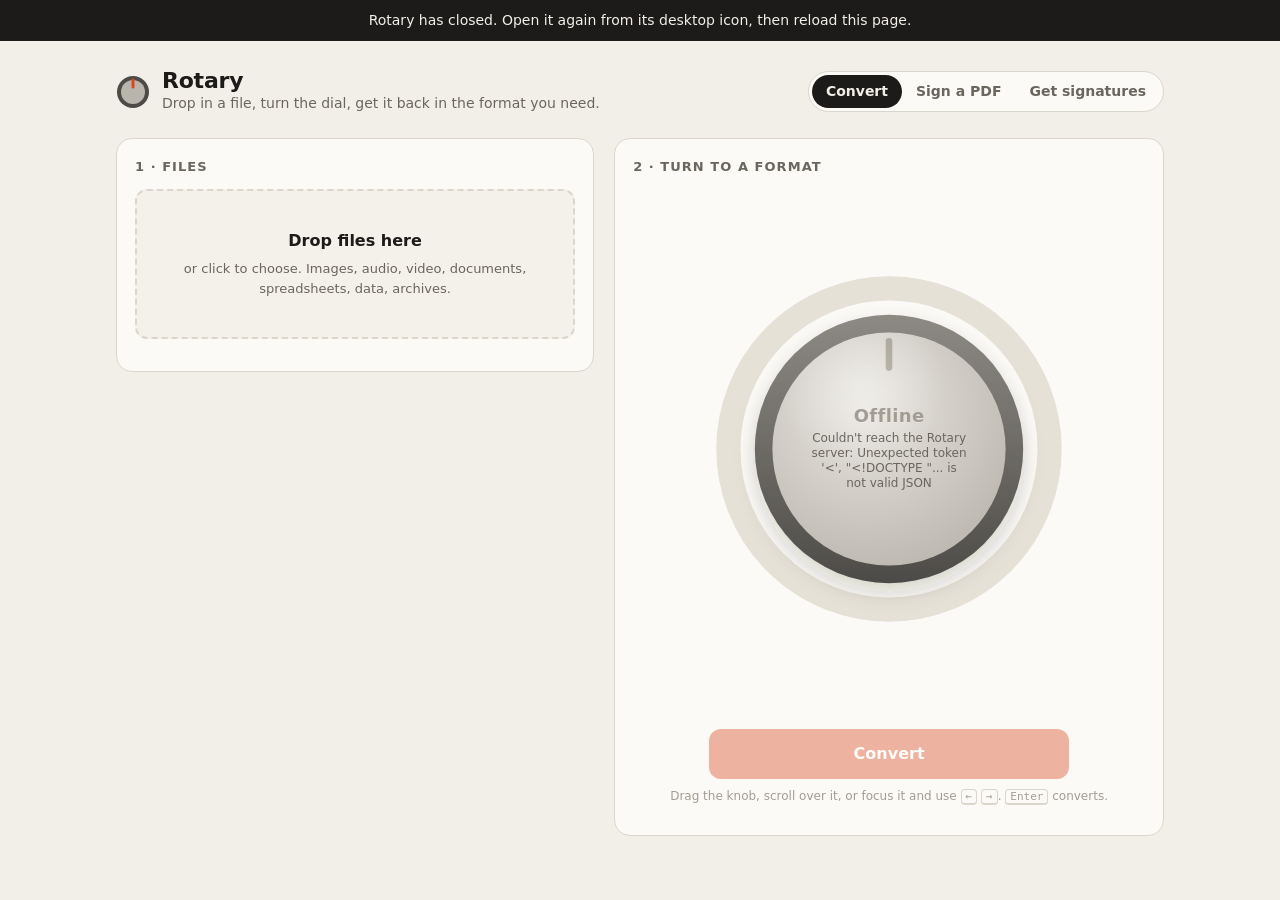
==== commit ab45d040: "Add "Get signatures": send PDFs for signature without a server A new desktop tab lets the sender pla" ====
--- a/rotary/web/static/index.html
+++ b/rotary/web/static/index.html
@@ -270,6 +270,42 @@
 .sign-status.bad { color: var(--bad); }
 .sign-status.ok { color: var(--ok); }
 
+/* ---------------------------------------------------------------- get signatures */
+.sign-side input[type="email"], .sign-side select { padding: 7px 9px; border: 1px solid var(--border); border-radius: 8px; background: var(--panel-2); width: 100%; }
+.sign-side input[type="text"] { width: 100%; }
+.req-list { list-style: none; margin: 0; padding: 0; display: flex; flex-direction: column; gap: 6px; }
+.req-item {
+  width: 100%; display: flex; justify-content: space-between; align-items: center; gap: 8px; text-align: left;
+  border: 1px solid var(--border); background: var(--panel); border-radius: 9px; padding: 8px 10px; cursor: pointer;
+}
+.req-item:hover { border-color: var(--accent); }
+.req-item strong { font-size: 13.5px; overflow: hidden; text-overflow: ellipsis; white-space: nowrap; }
+.req-chip { flex: none; font-size: 11.5px; font-weight: 600; padding: 2px 8px; border-radius: 999px; border: 1px solid var(--border); color: var(--muted); white-space: nowrap; }
+.req-chip.signed, .req-chip.completed { color: var(--ok); border-color: color-mix(in srgb, var(--ok) 45%, var(--border)); }
+.req-chip.check { color: var(--bad); border-color: var(--bad); }
+.req-chip.out, .req-chip.waiting { color: var(--accent); border-color: color-mix(in srgb, var(--accent) 45%, var(--border)); }
+.muted-note { font-size: 13px; color: var(--muted); margin: 0; }
+.req-intro { text-align: left; }
+.req-intro h3 { margin: 0 0 10px; color: var(--text); font-size: 18px; }
+.req-intro ol { margin: 0; padding-left: 20px; line-height: 1.6; color: var(--muted); max-width: 520px; }
+.req-title { margin: 0; font-weight: 600; }
+.signers { list-style: none; margin: 0; padding: 0; display: flex; flex-direction: column; gap: 6px; }
+.signers li { display: grid; grid-template-columns: 12px minmax(0, 1fr) auto; gap: 8px; align-items: center; padding: 7px 9px; border: 1px solid var(--border); border-radius: 9px; background: var(--panel); }
+.signers .dot { width: 12px; height: 12px; border-radius: 50%; }
+.who { overflow: hidden; min-width: 0; }
+.who strong, .who span { display: block; overflow: hidden; text-overflow: ellipsis; white-space: nowrap; }
+.who span { font-size: 12px; color: var(--muted); }
+.add-signer { display: grid; grid-template-columns: 1fr 1fr; gap: 6px; }
+.add-signer .tool { grid-column: 1 / 3; text-align: center; }
+.req-card { border: 1px solid var(--border); border-radius: 10px; padding: 10px; background: var(--panel); display: flex; flex-direction: column; gap: 8px; }
+.req-card-head { display: flex; justify-content: space-between; align-items: flex-start; gap: 8px; }
+.row-actions { display: flex; flex-wrap: wrap; gap: 6px; }
+.row-actions .tool { text-decoration: none; display: inline-flex; align-items: center; }
+.go.small-go { margin-top: 0; padding: 9px 12px; font-size: 14px; width: 100%; text-align: center; display: block; }
+.req-issues { border-left: 3px solid var(--bad); padding: 2px 10px; font-size: 13px; color: var(--bad); }
+.req-issues ul { margin: 0 0 4px; padding-left: 18px; }
+.linkish.danger { color: var(--bad); }
+
 footer { margin-top: 22px; display: flex; flex-wrap: wrap; gap: 6px 14px; font-size: 12.5px; color: var(--muted); justify-content: center; }
 footer .be { display: inline-flex; align-items: center; gap: 6px; }
 footer .be::before { content: ""; width: 7px; height: 7px; border-radius: 50%; background: var(--ok); }
@@ -303,6 +339,7 @@
     <nav class="modes" role="tablist" aria-label="Mode">
       <button type="button" role="tab" id="tab-convert" aria-selected="true" aria-controls="convert-view">Convert</button>
       <button type="button" role="tab" id="tab-sign" aria-selected="false" aria-controls="sign-view">Sign a PDF</button>
+      <button type="button" role="tab" id="tab-requests" aria-selected="false" aria-controls="requests-view">Get signatures</button>
     </nav>
   </header>
 
@@ -333,6 +370,11 @@
       <p class="sign-status" id="sign-status" role="status"></p>
     </aside>
     <div class="sign-doc" id="sign-doc"><div class="sign-empty">Open a PDF to sign it. It never leaves this computer.</div></div>
+  </section>
+
+  <section id="requests-view" class="sign-layout" role="tabpanel" aria-labelledby="tab-requests" hidden>
+    <aside class="panel sign-side" id="req-side"></aside>
+    <div id="req-main"></div>
   </section>
 
   <div class="deck" id="convert-view" role="tabpanel" aria-labelledby="tab-convert">
@@ -404,6 +446,7 @@
 </div>
 
 <script src="/sign-static/rsign.js"></script>
+<script src="/app-static/requests.js"></script>
 <script>
 "use strict";
 const $ = (id) => document.getElementById(id);
@@ -799,17 +842,21 @@
 // ------------------------------------------------------------------ input wiring
 const drop = $("drop"), picker = $("picker");
 picker.addEventListener("change", () => { addFiles([...picker.files]); picker.value = ""; });
-const activeDrop = () => ($("sign-view").hidden ? drop : $("sign-drop"));
+const activeDrop = () => {
+  if (!$("sign-view").hidden) return $("sign-drop");
+  if (!$("requests-view").hidden) return $("req-drop") || document.createElement("div");
+  return drop;
+};
 ["dragenter", "dragover"].forEach((ev) => document.addEventListener(ev, (e) => { e.preventDefault(); activeDrop().classList.add("over"); }));
 ["dragleave", "drop"].forEach((ev) => document.addEventListener(ev, (e) => {
   e.preventDefault();
   if (ev === "dragleave" && e.relatedTarget) return;
-  drop.classList.remove("over");
-  $("sign-drop").classList.remove("over");
+  for (const zone of [drop, $("sign-drop"), $("req-drop")]) zone?.classList.remove("over");
 }));
 document.addEventListener("drop", (e) => {
   if (!e.dataTransfer?.files?.length) return;
   if (!$("sign-view").hidden) openForSigning(e.dataTransfer.files[0]);
+  else if (!$("requests-view").hidden) RotaryRequests.drop(e.dataTransfer.files[0]);
   else addFiles([...e.dataTransfer.files]);
 });
 
@@ -875,18 +922,20 @@
 });
 
 // ------------------------------------------------------------------ modes
+const MODES = {
+  convert: ["tab-convert", "convert-view", "Drop in a file, turn the dial, get it back in the format you need."],
+  sign: ["tab-sign", "sign-view", "Sign a PDF yourself. Everything happens on this computer."],
+  requests: ["tab-requests", "requests-view", "Send a PDF to other people to sign, and collect their signatures."],
+};
 function showMode(mode) {
-  const sign = mode === "sign";
-  $("tab-convert").setAttribute("aria-selected", String(!sign));
-  $("tab-sign").setAttribute("aria-selected", String(sign));
-  $("convert-view").hidden = sign;
-  $("sign-view").hidden = !sign;
-  $("tagline").textContent = sign
-    ? "Sign a PDF yourself. Everything happens on this computer."
-    : "Drop in a file, turn the dial, get it back in the format you need.";
-}
-$("tab-convert").addEventListener("click", () => showMode("convert"));
-$("tab-sign").addEventListener("click", () => showMode("sign"));
+  for (const [name, [tab, view]] of Object.entries(MODES)) {
+    $(tab).setAttribute("aria-selected", String(name === mode));
+    $(view).hidden = name !== mode;
+  }
+  $("tagline").textContent = MODES[mode][2];
+  if (mode === "requests") RotaryRequests.show();
+}
+for (const mode of Object.keys(MODES)) $(MODES[mode][0]).addEventListener("click", () => showMode(mode));
 
 // ------------------------------------------------------------------ sign a PDF
 const PREFS_KEY = "rotary.sign";
